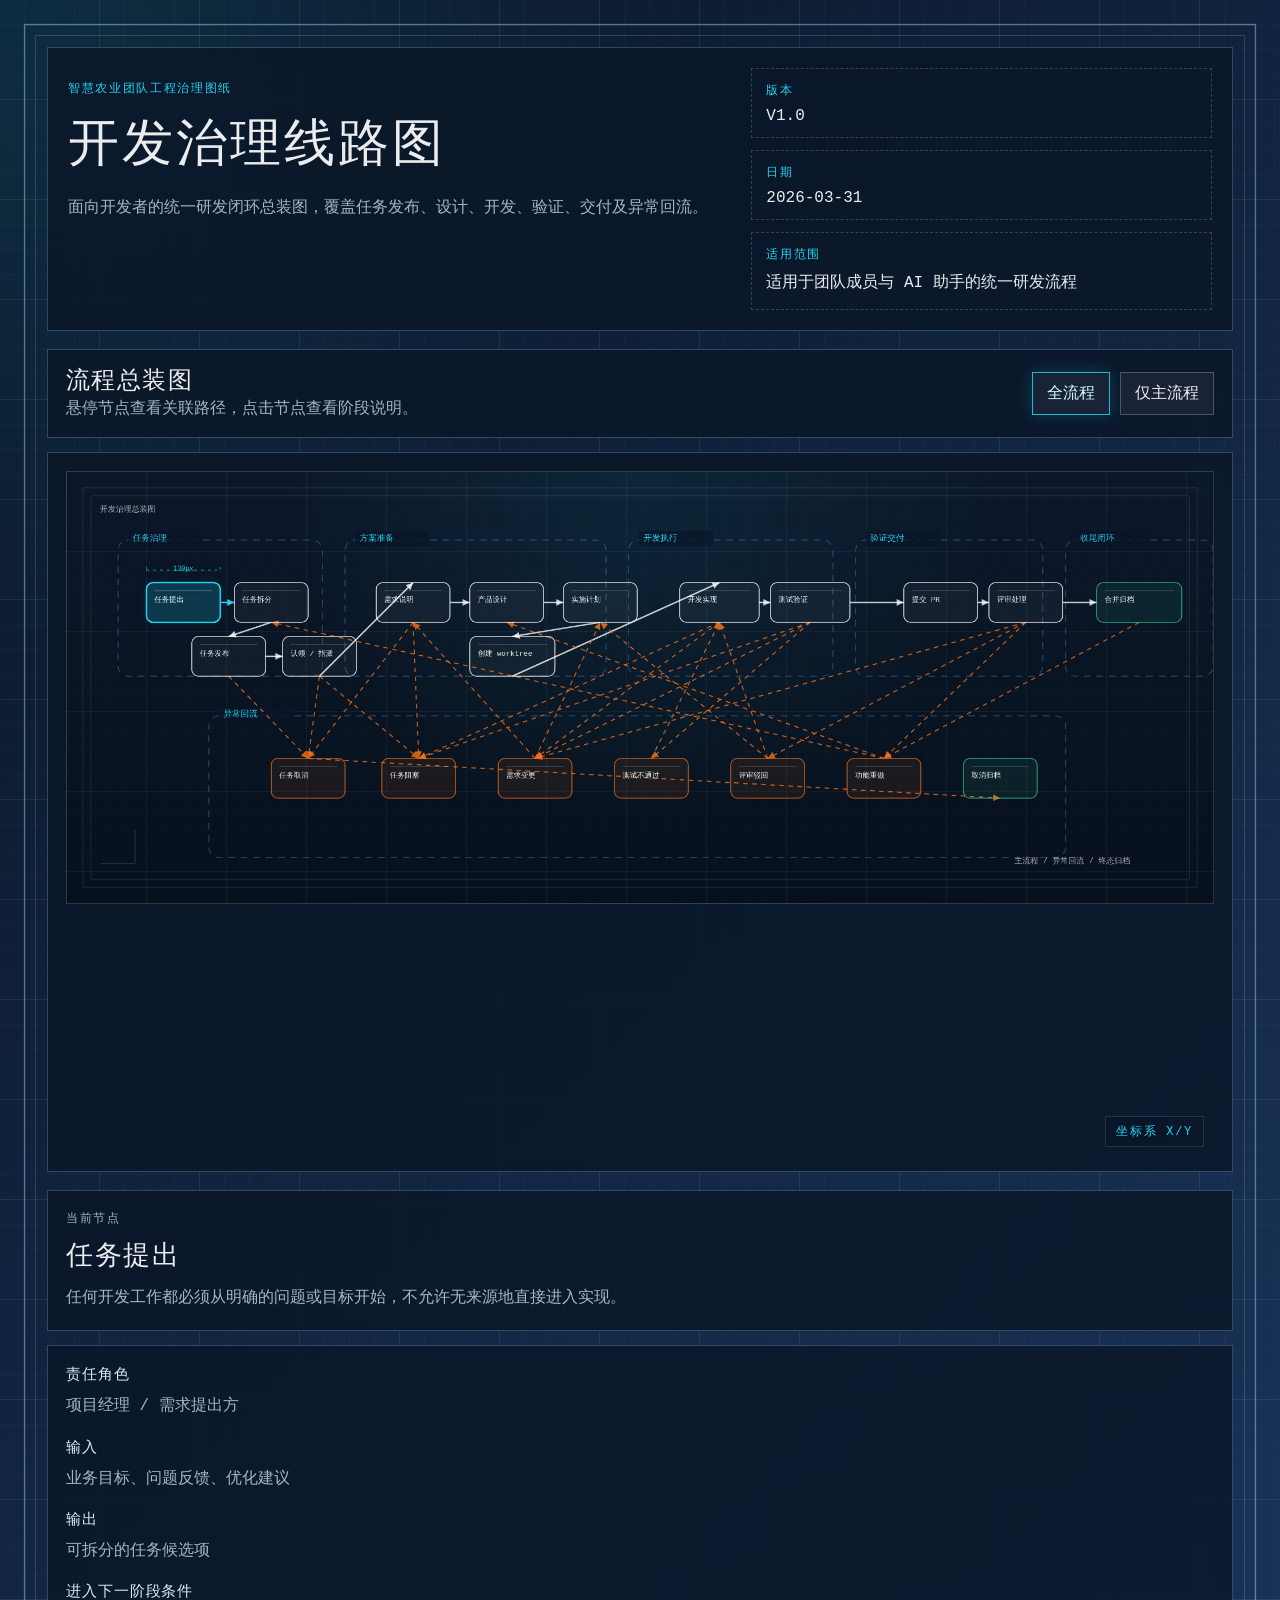
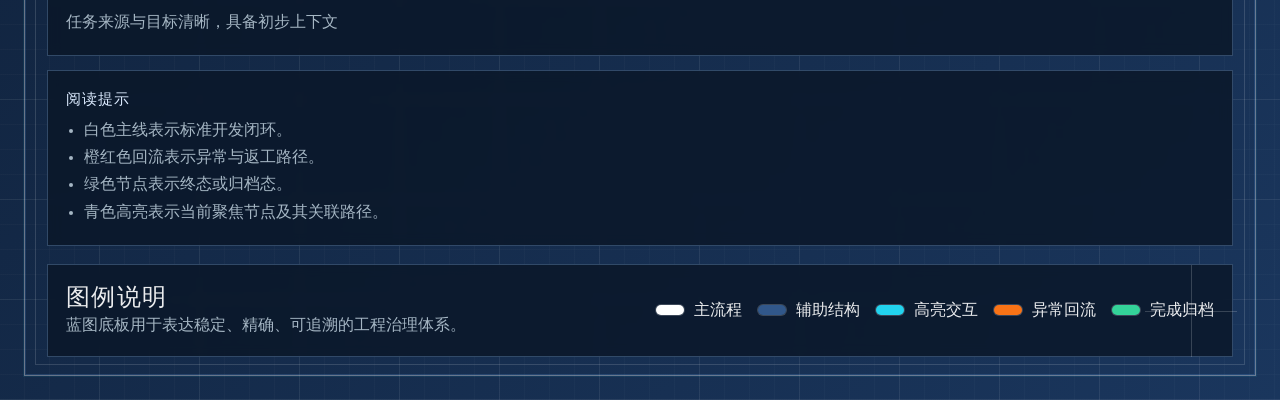
==== docs/development-lifecycle.html @ 3ca76202 "feat: add interactive development lifecycle blueprint" ====
<!DOCTYPE html>
<html lang="zh-CN">
  <head>
    <meta charset="UTF-8" />
    <meta name="viewport" content="width=device-width, initial-scale=1.0" />
    <title>智慧农业开发治理线路图</title>
    <link rel="stylesheet" href="./development-lifecycle.css" />
  </head>
  <body>
    <div class="page-shell">
      <header class="drawing-header">
        <div class="header-main">
          <p class="eyebrow">智慧农业团队工程治理图纸</p>
          <h1>开发治理线路图</h1>
          <p class="subtitle">
            面向开发者的统一研发闭环总装图，覆盖任务发布、设计、开发、验证、交付及异常回流。
          </p>
        </div>
        <div class="header-meta">
          <div class="meta-block">
            <span class="meta-label">版本</span>
            <span id="meta-version" class="meta-value"></span>
          </div>
          <div class="meta-block">
            <span class="meta-label">日期</span>
            <span id="meta-date" class="meta-value"></span>
          </div>
          <div class="meta-block">
            <span class="meta-label">适用范围</span>
            <span id="meta-scope" class="meta-value meta-value-wide"></span>
          </div>
        </div>
      </header>

      <main class="content-grid">
        <section class="canvas-panel">
          <div class="canvas-toolbar">
            <div class="toolbar-copy">
              <h2>流程总装图</h2>
              <p>悬停节点查看关联路径，点击节点查看阶段说明。</p>
            </div>
            <div class="toolbar-actions">
              <button type="button" class="view-button is-active" data-view="all">全流程</button>
              <button type="button" class="view-button" data-view="main">仅主流程</button>
            </div>
          </div>
          <div class="canvas-frame">
            <canvas id="blueprint-canvas" width="2020" height="760"></canvas>
            <div class="coordinate-tag">坐标系 X/Y</div>
          </div>
        </section>

        <aside class="details-panel">
          <div class="panel-card">
            <p class="panel-kicker">当前节点</p>
            <h2 id="detail-title">-</h2>
            <p id="detail-description" class="detail-description"></p>
          </div>
          <div class="panel-card detail-grid">
            <div>
              <h3>责任角色</h3>
              <p id="detail-role"></p>
            </div>
            <div>
              <h3>输入</h3>
              <p id="detail-input"></p>
            </div>
            <div>
              <h3>输出</h3>
              <p id="detail-output"></p>
            </div>
            <div>
              <h3>进入下一阶段条件</h3>
              <p id="detail-gate"></p>
            </div>
          </div>
          <div class="panel-card">
            <h3>阅读提示</h3>
            <ul class="hint-list">
              <li>白色主线表示标准开发闭环。</li>
              <li>橙红色回流表示异常与返工路径。</li>
              <li>绿色节点表示终态或归档态。</li>
              <li>青色高亮表示当前聚焦节点及其关联路径。</li>
            </ul>
          </div>
        </aside>
      </main>

      <footer class="legend-panel">
        <div class="legend-intro">
          <h2>图例说明</h2>
          <p>蓝图底板用于表达稳定、精确、可追溯的工程治理体系。</p>
        </div>
        <div id="legend-list" class="legend-list"></div>
      </footer>
    </div>

    <script src="./development-lifecycle-data.js"></script>
    <script src="./development-lifecycle-canvas.js"></script>
  </body>
</html>
---- docs/development-lifecycle.css ----
:root {
  --bg-deep: #0a1628;
  --bg-mid: #1a365d;
  --line-main: rgba(255, 255, 255, 0.92);
  --line-soft: rgba(96, 165, 250, 0.42);
  --accent: #22d3ee;
  --danger: #f97316;
  --success: #34d399;
  --text-main: rgba(255, 255, 255, 0.92);
  --text-soft: rgba(224, 242, 254, 0.72);
  --panel: rgba(10, 22, 40, 0.82);
  --panel-border: rgba(147, 197, 253, 0.28);
  --mono: "IBM Plex Mono", "SFMono-Regular", "Courier New", monospace;
}

* {
  box-sizing: border-box;
}

html,
body {
  margin: 0;
  min-height: 100%;
  color: var(--text-main);
  font-family: var(--mono);
  background:
    linear-gradient(transparent 24px, rgba(255, 255, 255, 0.045) 25px),
    linear-gradient(90deg, transparent 24px, rgba(255, 255, 255, 0.045) 25px),
    linear-gradient(transparent 99px, rgba(255, 255, 255, 0.11) 100px),
    linear-gradient(90deg, transparent 99px, rgba(255, 255, 255, 0.11) 100px),
    radial-gradient(circle at top left, rgba(34, 211, 238, 0.12), transparent 28%),
    linear-gradient(135deg, var(--bg-deep), var(--bg-mid));
  background-size: 25px 25px, 25px 25px, 100px 100px, 100px 100px, auto, auto;
}

body {
  padding: 24px;
}

.page-shell {
  border: 1px solid rgba(255, 255, 255, 0.35);
  min-height: calc(100vh - 48px);
  padding: 22px 22px 18px;
  position: relative;
  box-shadow:
    inset 0 0 0 1px rgba(96, 165, 250, 0.16),
    0 0 0 1px rgba(34, 211, 238, 0.08);
}

.page-shell::before,
.page-shell::after {
  content: "";
  position: absolute;
  inset: 10px;
  border: 1px solid rgba(255, 255, 255, 0.14);
  pointer-events: none;
}

.page-shell::after {
  inset: auto 18px 18px auto;
  width: 92px;
  height: 92px;
  border: none;
  background:
    linear-gradient(rgba(255, 255, 255, 0.3), rgba(255, 255, 255, 0.3)) center/1px 100% no-repeat,
    linear-gradient(90deg, rgba(255, 255, 255, 0.3), rgba(255, 255, 255, 0.3)) center/100% 1px no-repeat;
  opacity: 0.6;
}

.drawing-header,
.legend-panel,
.panel-card,
.canvas-frame,
.canvas-toolbar {
  background: var(--panel);
  border: 1px solid var(--panel-border);
  backdrop-filter: blur(6px);
}

.drawing-header {
  display: grid;
  grid-template-columns: 1.3fr 0.9fr;
  gap: 18px;
  padding: 20px;
  margin-bottom: 18px;
}

.eyebrow,
.panel-kicker,
.meta-label,
.coordinate-tag {
  font-size: 12px;
  letter-spacing: 0.14em;
  text-transform: uppercase;
  color: var(--accent);
}

.drawing-header h1,
.canvas-toolbar h2,
.legend-panel h2,
.panel-card h2,
.panel-card h3 {
  margin: 0;
  font-weight: 500;
  letter-spacing: 0.06em;
}

.drawing-header h1 {
  margin-top: 10px;
  font-size: clamp(2rem, 4vw, 3.2rem);
}

.subtitle {
  max-width: 70ch;
  color: var(--text-soft);
  line-height: 1.75;
}

.header-meta {
  display: grid;
  gap: 12px;
}

.meta-block {
  border: 1px dashed rgba(255, 255, 255, 0.18);
  padding: 12px 14px;
}

.meta-value {
  display: block;
  margin-top: 8px;
  color: var(--text-main);
}

.meta-value-wide {
  line-height: 1.6;
}

.content-grid {
  display: grid;
  grid-template-columns: minmax(0, 1.8fr) minmax(300px, 0.8fr);
  gap: 18px;
}

.canvas-panel {
  display: flex;
  flex-direction: column;
  gap: 14px;
}

.canvas-toolbar {
  display: flex;
  align-items: center;
  justify-content: space-between;
  gap: 16px;
  padding: 14px 18px;
}

.canvas-toolbar p,
.panel-card p,
.legend-panel p,
.hint-list {
  margin: 0;
  color: var(--text-soft);
  line-height: 1.7;
}

.toolbar-actions {
  display: flex;
  gap: 10px;
}

.view-button {
  border: 1px solid rgba(255, 255, 255, 0.22);
  background: rgba(255, 255, 255, 0.05);
  color: var(--text-main);
  font: inherit;
  padding: 10px 14px;
  cursor: pointer;
  transition: 180ms ease;
}

.view-button:hover,
.view-button.is-active {
  border-color: rgba(34, 211, 238, 0.85);
  box-shadow: 0 0 16px rgba(34, 211, 238, 0.2);
  color: #cffafe;
}

.canvas-frame {
  position: relative;
  overflow: auto;
  padding: 18px;
  min-height: 720px;
}

#blueprint-canvas {
  display: block;
  width: min(100%, 2020px);
  height: auto;
  border: 1px solid rgba(255, 255, 255, 0.14);
  background:
    linear-gradient(transparent 19px, rgba(255, 255, 255, 0.025) 20px),
    linear-gradient(90deg, transparent 19px, rgba(255, 255, 255, 0.025) 20px),
    linear-gradient(transparent 79px, rgba(255, 255, 255, 0.06) 80px),
    linear-gradient(90deg, transparent 79px, rgba(255, 255, 255, 0.06) 80px),
    radial-gradient(circle at center top, rgba(34, 211, 238, 0.08), transparent 50%),
    linear-gradient(180deg, rgba(12, 24, 42, 0.94), rgba(7, 16, 29, 0.98));
  background-size: 20px 20px, 20px 20px, 80px 80px, 80px 80px, auto, auto;
}

.coordinate-tag {
  position: absolute;
  right: 28px;
  bottom: 24px;
  padding: 6px 10px;
  border: 1px solid rgba(255, 255, 255, 0.12);
  background: rgba(10, 22, 40, 0.76);
}

.details-panel {
  display: flex;
  flex-direction: column;
  gap: 14px;
}

.panel-card {
  padding: 18px;
}

.panel-card h2 {
  margin-top: 8px;
  font-size: 1.7rem;
}

.detail-description {
  margin-top: 12px !important;
}

.detail-grid {
  display: grid;
  gap: 16px;
}

.detail-grid h3,
.panel-card h3 {
  margin-bottom: 8px;
  font-size: 0.95rem;
  color: #dbeafe;
}

.hint-list {
  padding-left: 18px;
}

.legend-panel {
  display: flex;
  align-items: center;
  justify-content: space-between;
  gap: 18px;
  padding: 16px 18px;
  margin-top: 18px;
}

.legend-list {
  display: flex;
  flex-wrap: wrap;
  gap: 16px;
}

.legend-item {
  display: inline-flex;
  align-items: center;
  gap: 10px;
  color: var(--text-main);
}

.legend-swatch {
  width: 28px;
  height: 10px;
  border-radius: 999px;
  box-shadow: 0 0 0 1px rgba(255, 255, 255, 0.2);
}

@media (max-width: 1400px) {
  .content-grid {
    grid-template-columns: 1fr;
  }
}

@media (max-width: 900px) {
  body {
    padding: 12px;
  }

  .drawing-header {
    grid-template-columns: 1fr;
  }

  .canvas-toolbar,
  .legend-panel {
    flex-direction: column;
    align-items: flex-start;
  }

  .toolbar-actions {
    width: 100%;
  }

  .view-button {
    flex: 1;
  }
}
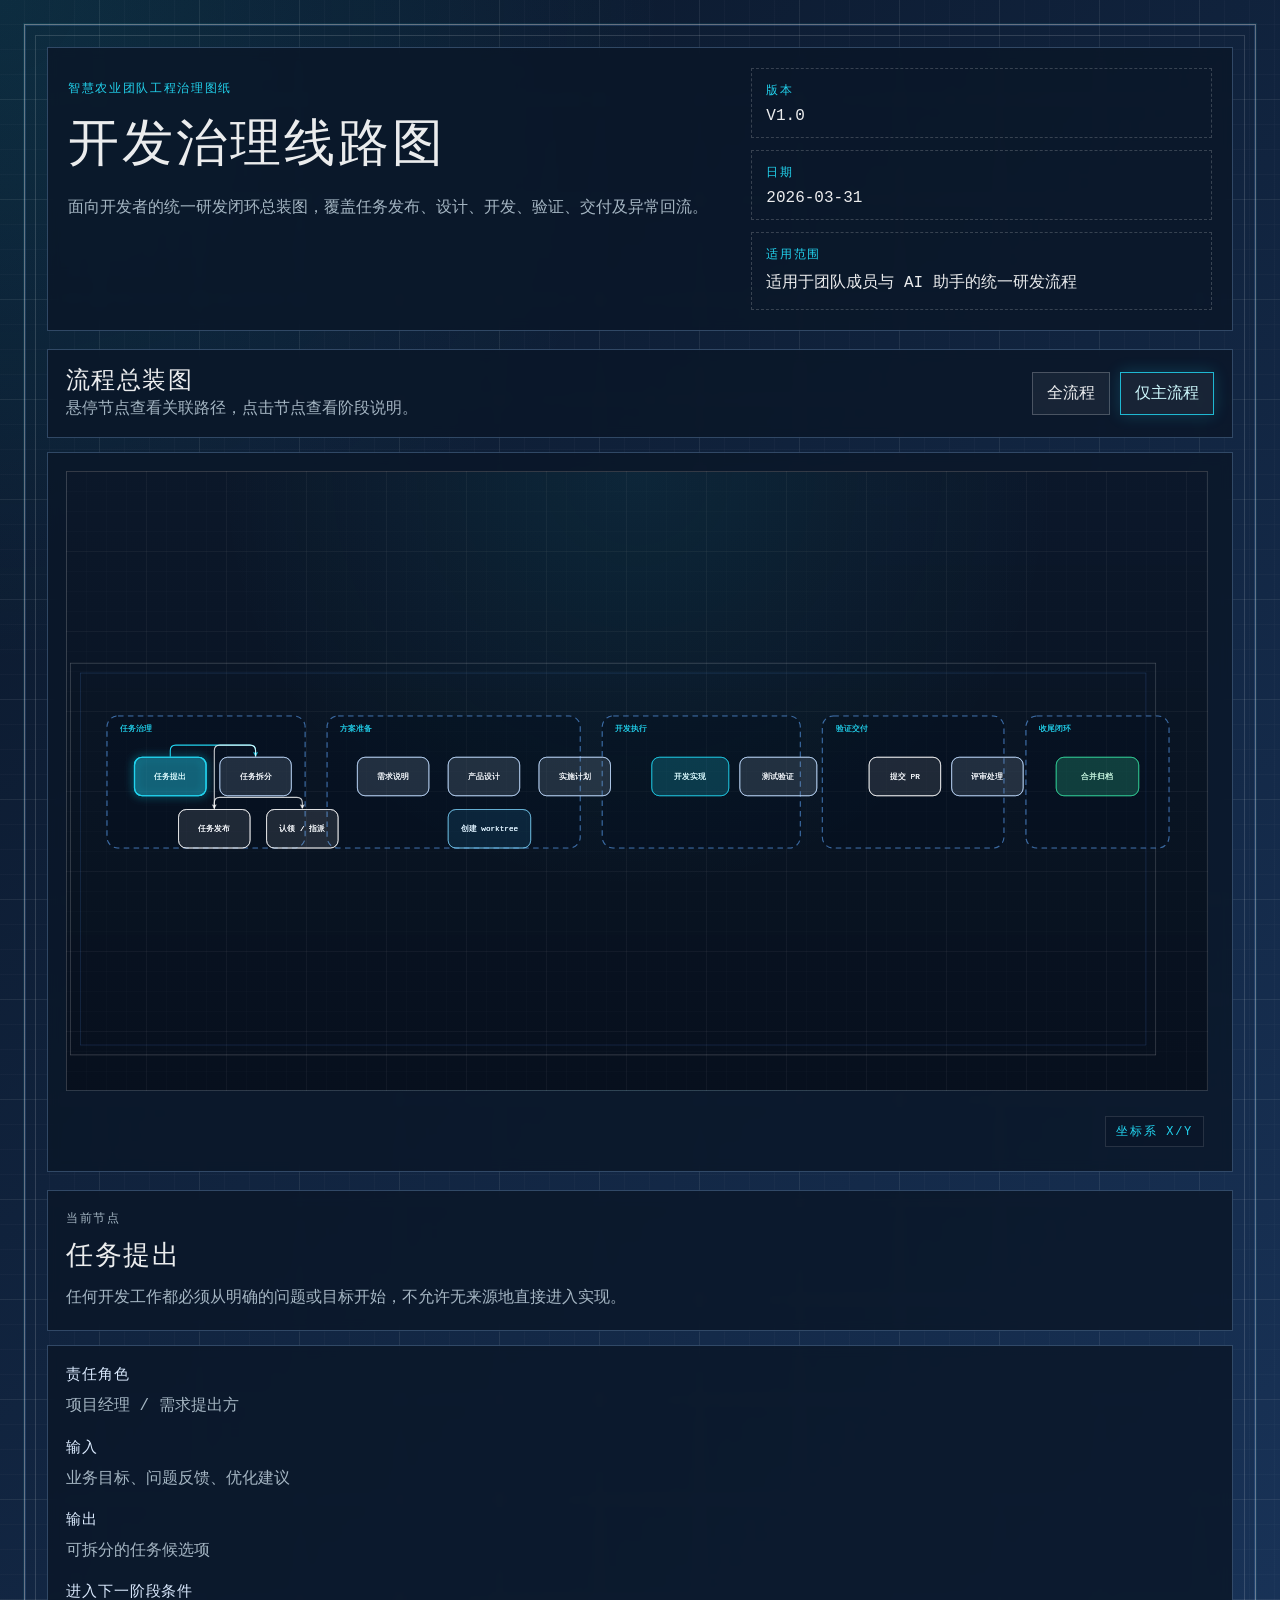
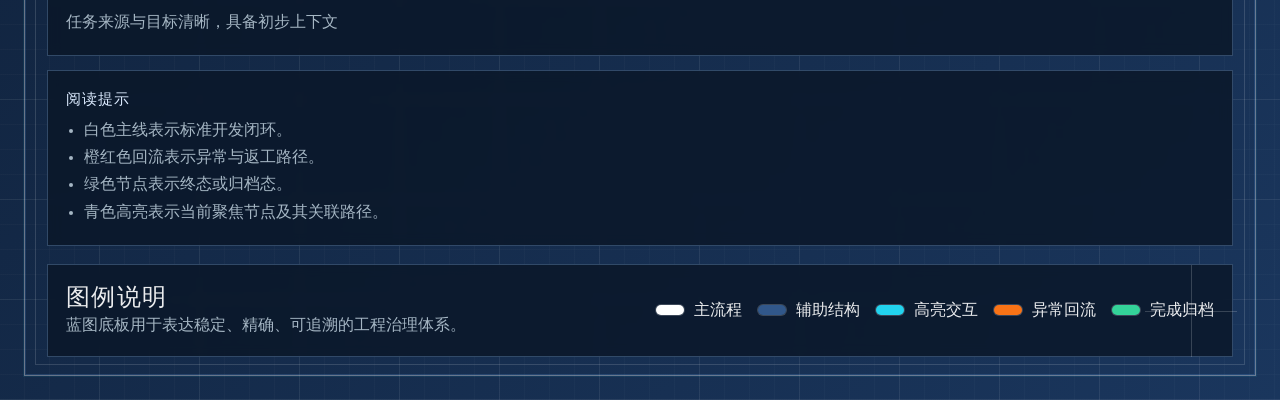
==== commit d3822d1b: "refactor: rebuild lifecycle blueprint with x6" ====
--- a/docs/development-lifecycle.html
+++ b/docs/development-lifecycle.html
@@ -5,6 +5,7 @@
     <meta name="viewport" content="width=device-width, initial-scale=1.0" />
     <title>智慧农业开发治理线路图</title>
     <link rel="stylesheet" href="./development-lifecycle.css" />
+    <script src="./vendor/x6.min.js"></script>
   </head>
   <body>
     <div class="page-shell">
@@ -40,12 +41,12 @@
               <p>悬停节点查看关联路径，点击节点查看阶段说明。</p>
             </div>
             <div class="toolbar-actions">
-              <button type="button" class="view-button is-active" data-view="all">全流程</button>
-              <button type="button" class="view-button" data-view="main">仅主流程</button>
+              <button type="button" class="view-button" data-view="all">全流程</button>
+              <button type="button" class="view-button is-active" data-view="main">仅主流程</button>
             </div>
           </div>
           <div class="canvas-frame">
-            <canvas id="blueprint-canvas" width="2020" height="760"></canvas>
+            <div id="blueprint-graph" class="blueprint-graph" aria-label="开发治理流程图"></div>
             <div class="coordinate-tag">坐标系 X/Y</div>
           </div>
         </section>
@@ -96,6 +97,6 @@
     </div>
 
     <script src="./development-lifecycle-data.js"></script>
-    <script src="./development-lifecycle-canvas.js"></script>
+    <script src="./development-lifecycle-x6.js"></script>
   </body>
 </html>
--- a/docs/development-lifecycle.css
+++ b/docs/development-lifecycle.css
@@ -189,15 +189,14 @@
 
 .canvas-frame {
   position: relative;
-  overflow: auto;
+  overflow: hidden;
   padding: 18px;
   min-height: 720px;
 }
 
-#blueprint-canvas {
-  display: block;
-  width: min(100%, 2020px);
-  height: auto;
+.blueprint-graph {
+  width: 100%;
+  height: 680px;
   border: 1px solid rgba(255, 255, 255, 0.14);
   background:
     linear-gradient(transparent 19px, rgba(255, 255, 255, 0.025) 20px),
@@ -209,6 +208,14 @@
   background-size: 20px 20px, 20px 20px, 80px 80px, 80px 80px, auto, auto;
 }
 
+.blueprint-graph svg {
+  display: block;
+}
+
+.blueprint-graph .x6-graph-svg {
+  overflow: visible;
+}
+
 .coordinate-tag {
   position: absolute;
   right: 28px;
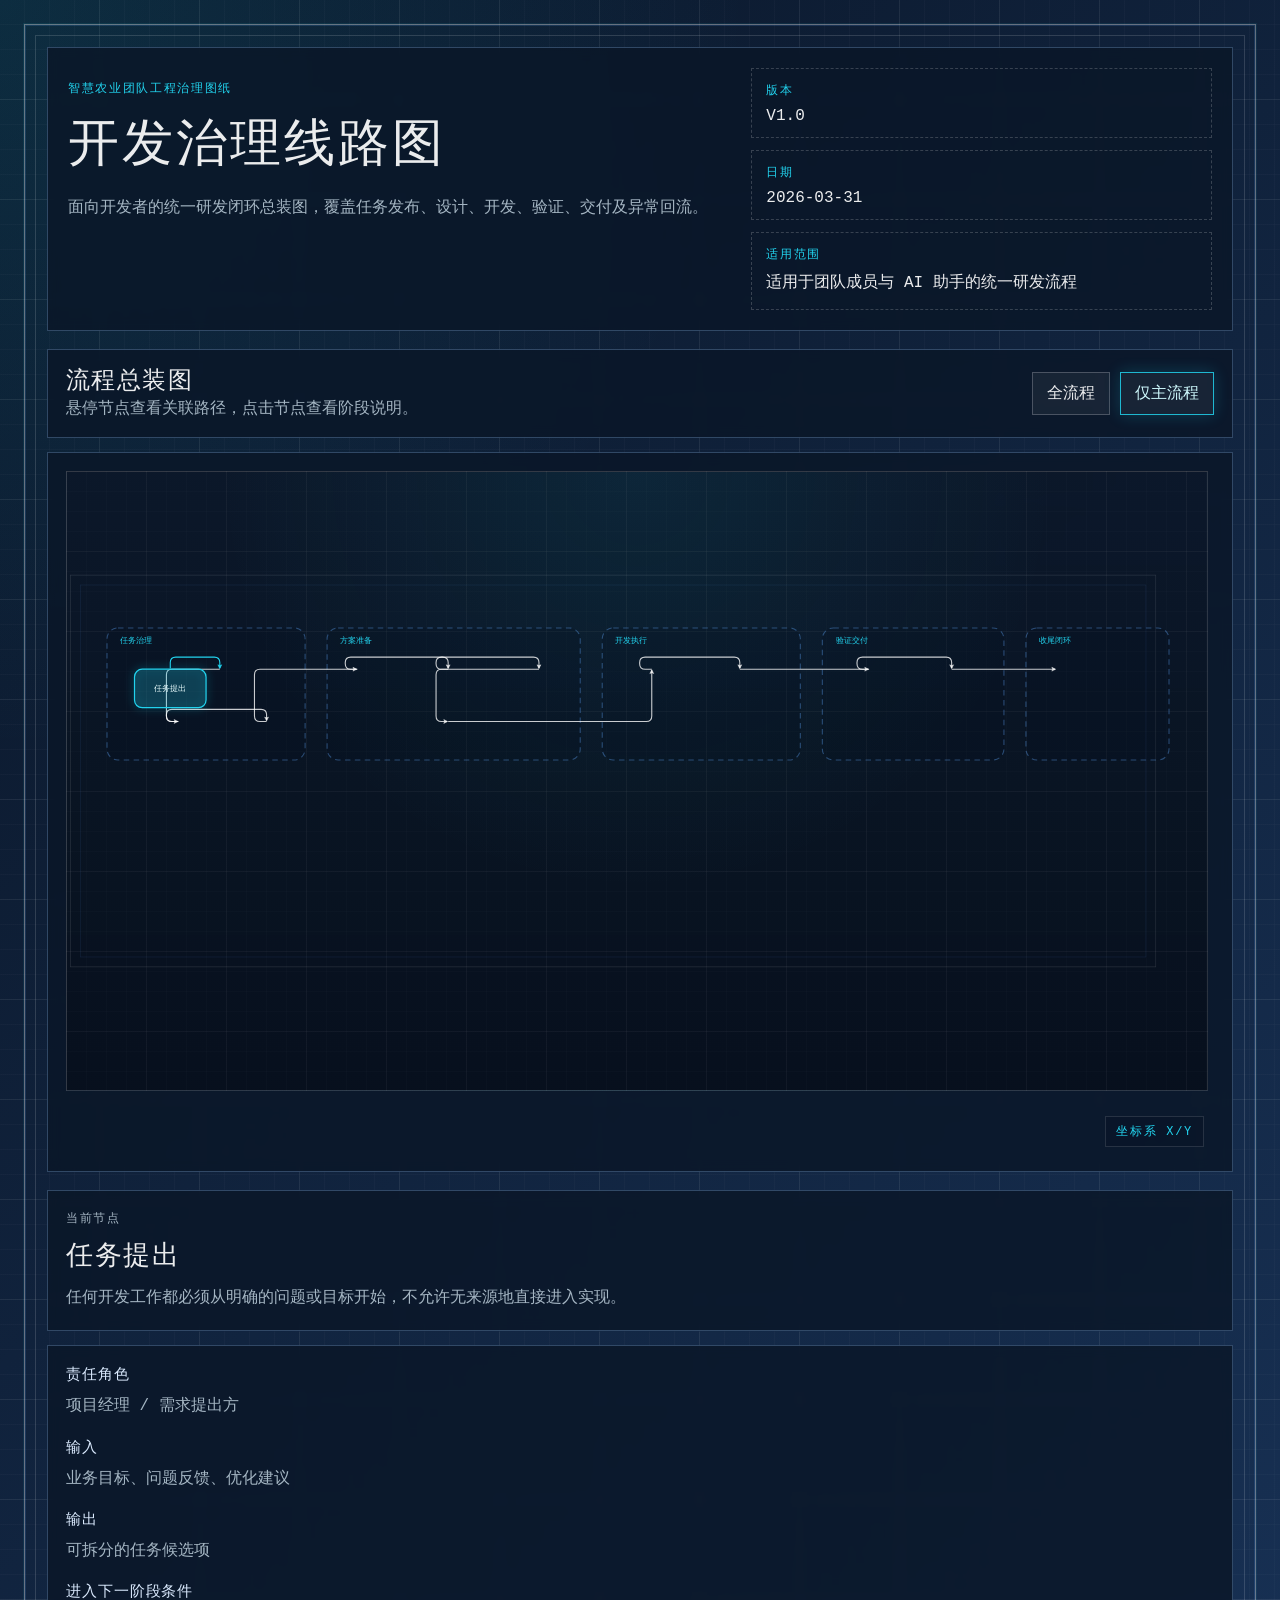
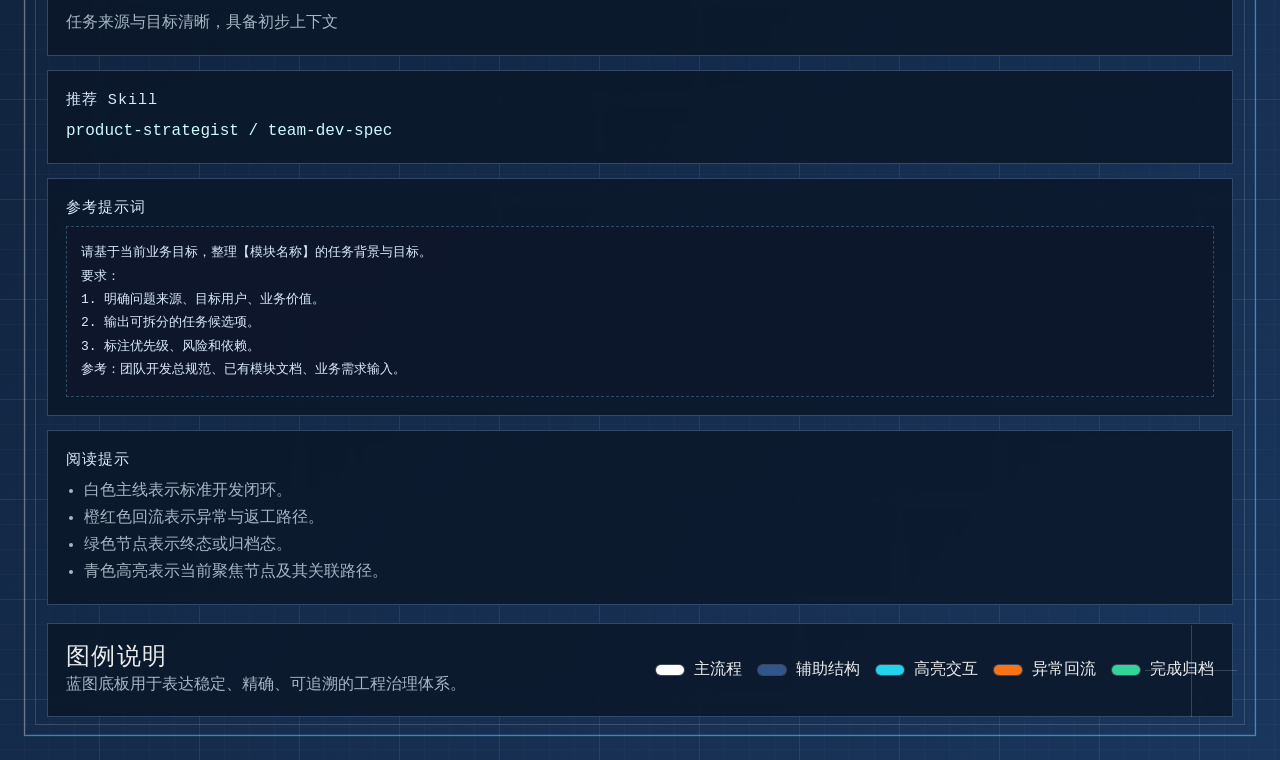
==== commit 368dcab0: "feat: improve lifecycle blueprint usability" ====
--- a/docs/development-lifecycle.html
+++ b/docs/development-lifecycle.html
@@ -76,6 +76,14 @@
             </div>
           </div>
           <div class="panel-card">
+            <h3>推荐 Skill</h3>
+            <p id="detail-skill" class="detail-skill"></p>
+          </div>
+          <div class="panel-card">
+            <h3>参考提示词</h3>
+            <pre id="detail-prompt" class="prompt-block"></pre>
+          </div>
+          <div class="panel-card">
             <h3>阅读提示</h3>
             <ul class="hint-list">
               <li>白色主线表示标准开发闭环。</li>
--- a/docs/development-lifecycle.css
+++ b/docs/development-lifecycle.css
@@ -240,6 +240,10 @@
   font-size: 1.7rem;
 }
 
+.detail-skill {
+  color: #cffafe !important;
+}
+
 .detail-description {
   margin-top: 12px !important;
 }
@@ -247,6 +251,17 @@
 .detail-grid {
   display: grid;
   gap: 16px;
+}
+
+.prompt-block {
+  margin: 0;
+  white-space: pre-wrap;
+  line-height: 1.8;
+  color: #dbeafe;
+  background: rgba(15, 23, 42, 0.64);
+  border: 1px dashed rgba(125, 211, 252, 0.28);
+  padding: 14px;
+  overflow-wrap: anywhere;
 }
 
 .detail-grid h3,
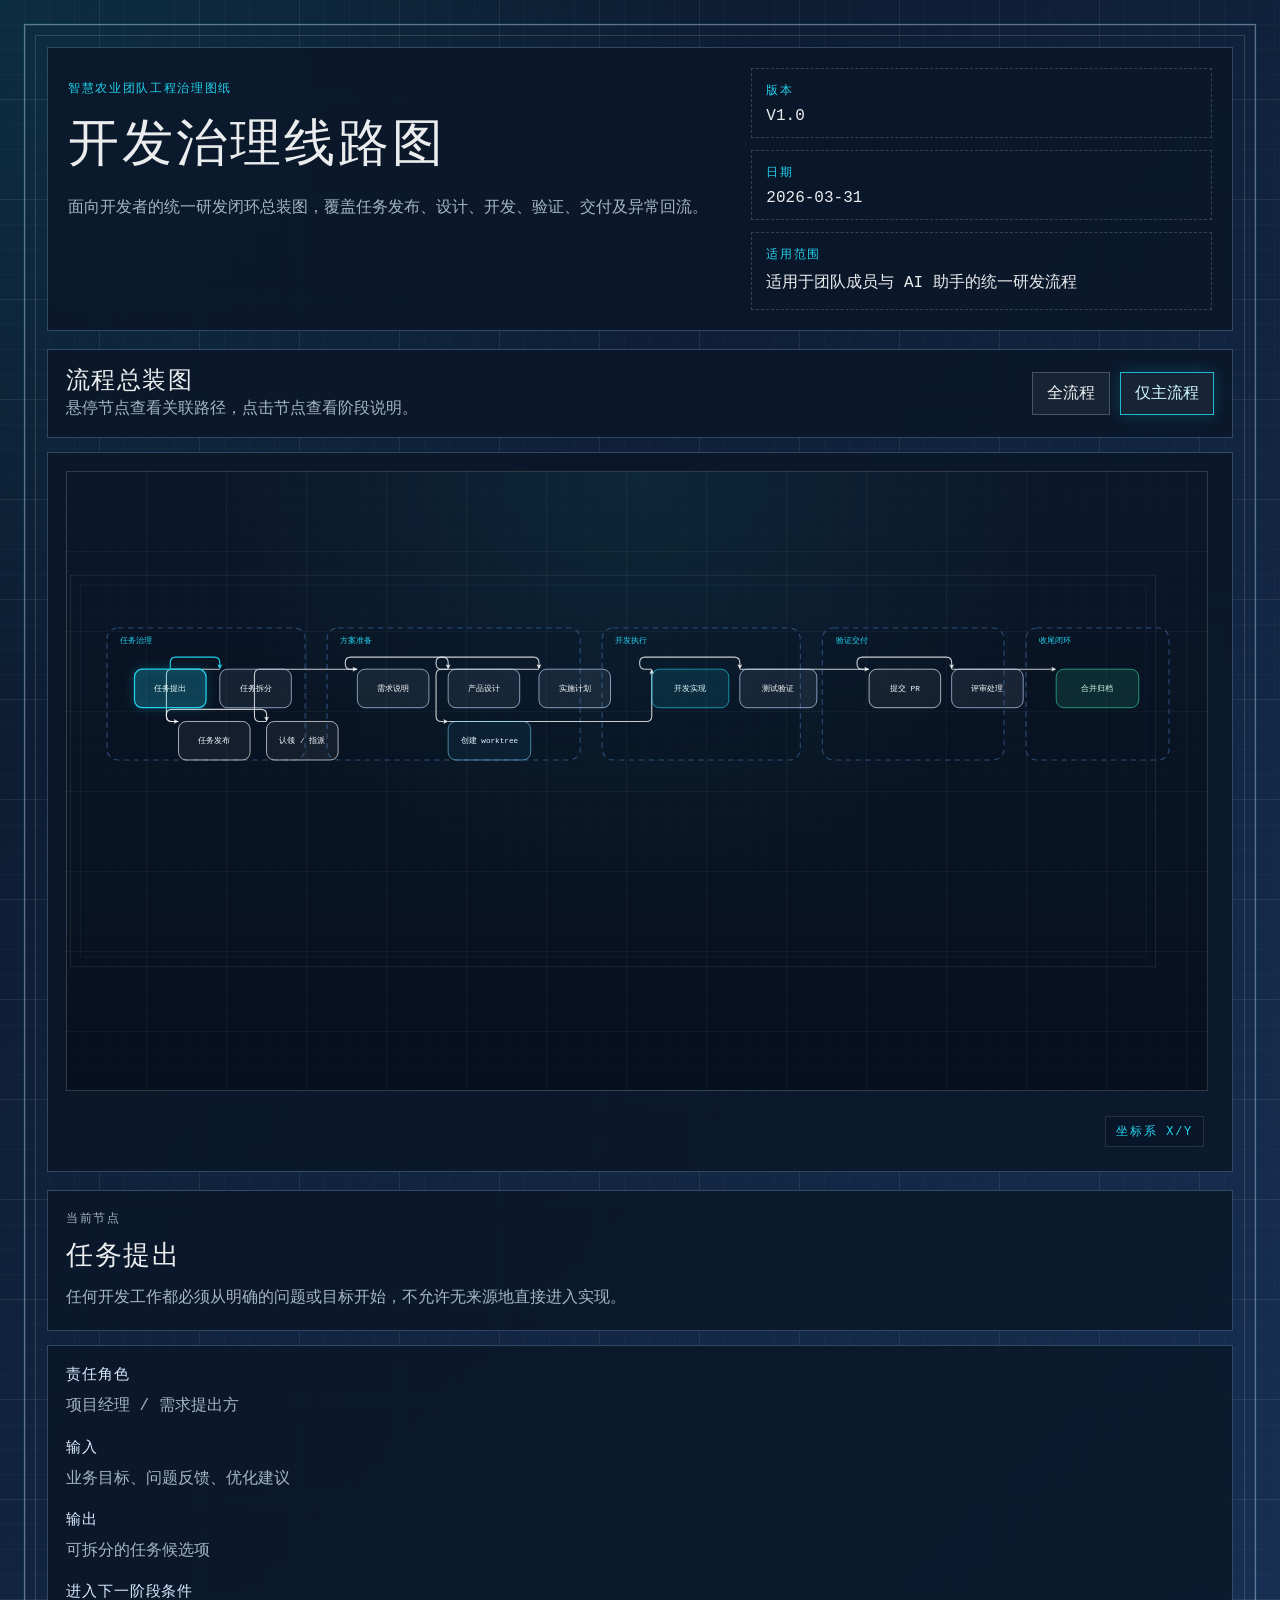
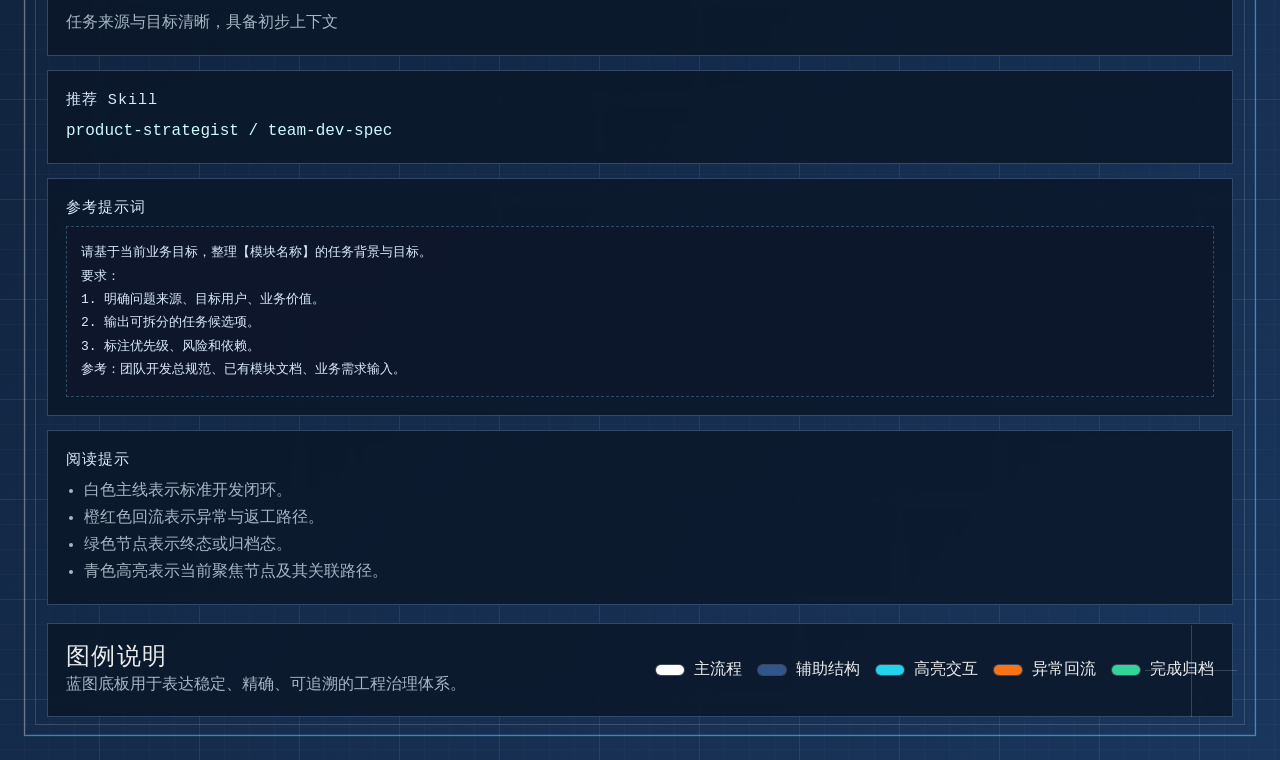
==== commit 3ee5d2d7: "fix: allow lifecycle diagram to zoom back to fit scale" ====
--- a/docs/development-lifecycle.html
+++ b/docs/development-lifecycle.html
@@ -105,6 +105,7 @@
     </div>
 
     <script src="./development-lifecycle-data.js"></script>
+    <script src="./development-lifecycle-viewport.js"></script>
     <script src="./development-lifecycle-x6.js"></script>
   </body>
 </html>
